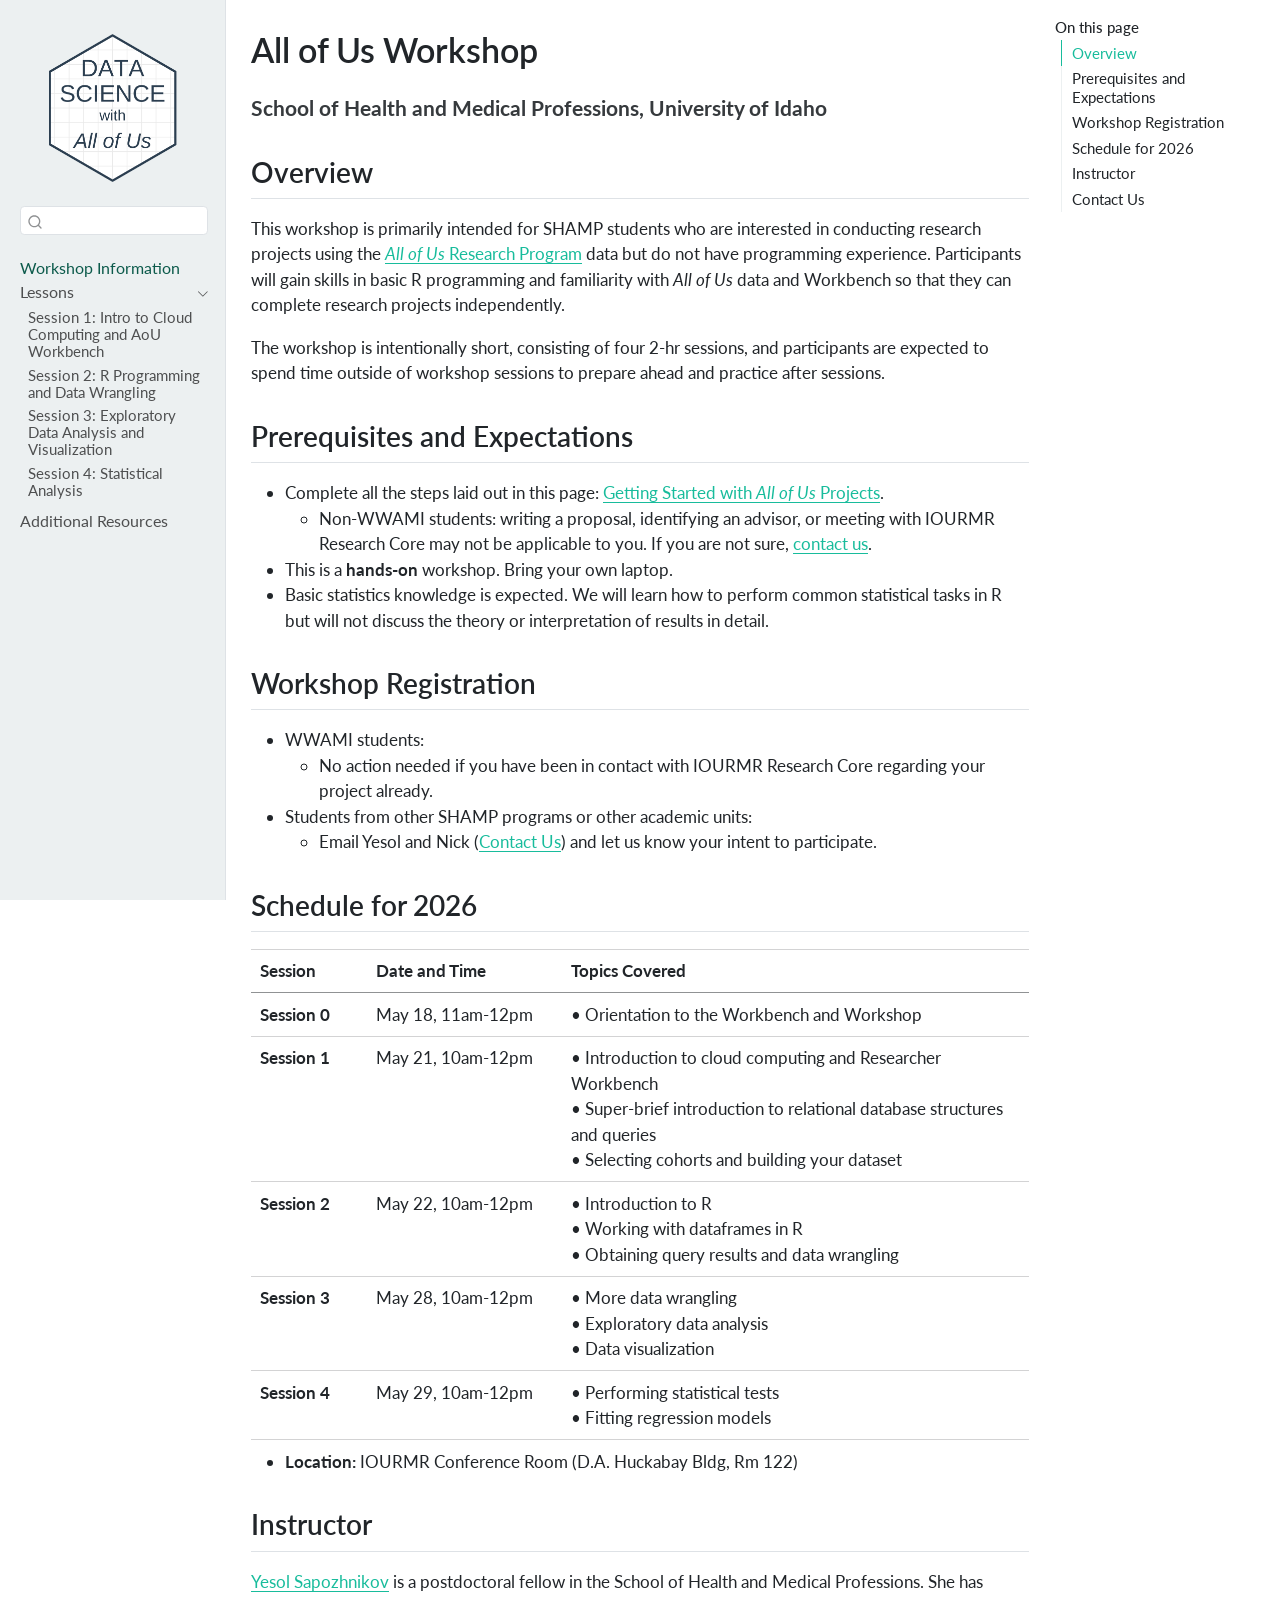
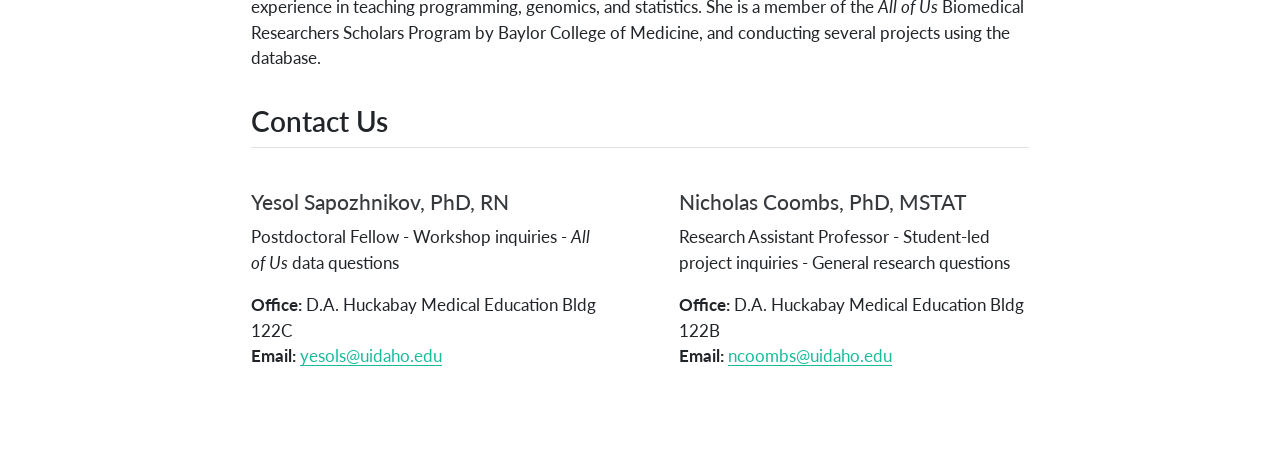
==== index.html @ a35dd44a "Built site for gh-pages" ====
<!DOCTYPE html>
<html xmlns="http://www.w3.org/1999/xhtml" lang="en" xml:lang="en"><head>

<meta charset="utf-8">
<meta name="generator" content="quarto-1.8.27">

<meta name="viewport" content="width=device-width, initial-scale=1.0, user-scalable=yes">


<title>All of Us Workshop – AoU Workshop</title>
<style>
code{white-space: pre-wrap;}
span.smallcaps{font-variant: small-caps;}
div.columns{display: flex; gap: min(4vw, 1.5em);}
div.column{flex: auto; overflow-x: auto;}
div.hanging-indent{margin-left: 1.5em; text-indent: -1.5em;}
ul.task-list{list-style: none;}
ul.task-list li input[type="checkbox"] {
  width: 0.8em;
  margin: 0 0.8em 0.2em -1em; /* quarto-specific, see https://github.com/quarto-dev/quarto-cli/issues/4556 */ 
  vertical-align: middle;
}
</style>


<script src="site_libs/quarto-nav/quarto-nav.js"></script>
<script src="site_libs/quarto-nav/headroom.min.js"></script>
<script src="site_libs/clipboard/clipboard.min.js"></script>
<script src="site_libs/quarto-search/autocomplete.umd.js"></script>
<script src="site_libs/quarto-search/fuse.min.js"></script>
<script src="site_libs/quarto-search/quarto-search.js"></script>
<meta name="quarto:offset" content="./">
<script src="site_libs/quarto-html/quarto.js" type="module"></script>
<script src="site_libs/quarto-html/tabsets/tabsets.js" type="module"></script>
<script src="site_libs/quarto-html/axe/axe-check.js" type="module"></script>
<script src="site_libs/quarto-html/popper.min.js"></script>
<script src="site_libs/quarto-html/tippy.umd.min.js"></script>
<script src="site_libs/quarto-html/anchor.min.js"></script>
<link href="site_libs/quarto-html/tippy.css" rel="stylesheet">
<link href="site_libs/quarto-html/quarto-syntax-highlighting-ed96de9b727972fe78a7b5d16c58bf87.css" rel="stylesheet" id="quarto-text-highlighting-styles">
<script src="site_libs/bootstrap/bootstrap.min.js"></script>
<link href="site_libs/bootstrap/bootstrap-icons.css" rel="stylesheet">
<link href="site_libs/bootstrap/bootstrap-820421534fc26536042fa068055439ec.min.css" rel="stylesheet" append-hash="true" id="quarto-bootstrap" data-mode="light">
<script id="quarto-search-options" type="application/json">{
  "location": "sidebar",
  "copy-button": false,
  "collapse-after": 3,
  "panel-placement": "start",
  "type": "textbox",
  "limit": 50,
  "keyboard-shortcut": [
    "f",
    "/",
    "s"
  ],
  "show-item-context": false,
  "language": {
    "search-no-results-text": "No results",
    "search-matching-documents-text": "matching documents",
    "search-copy-link-title": "Copy link to search",
    "search-hide-matches-text": "Hide additional matches",
    "search-more-match-text": "more match in this document",
    "search-more-matches-text": "more matches in this document",
    "search-clear-button-title": "Clear",
    "search-text-placeholder": "",
    "search-detached-cancel-button-title": "Cancel",
    "search-submit-button-title": "Submit",
    "search-label": "Search"
  }
}</script>


<link rel="stylesheet" href="styles.css">
</head>

<body class="nav-sidebar docked quarto-light">

<div id="quarto-search-results"></div>
  <header id="quarto-header" class="headroom fixed-top">
  <nav class="quarto-secondary-nav">
    <div class="container-fluid d-flex">
      <button type="button" class="quarto-btn-toggle btn" data-bs-toggle="collapse" role="button" data-bs-target=".quarto-sidebar-collapse-item" aria-controls="quarto-sidebar" aria-expanded="false" aria-label="Toggle sidebar navigation" onclick="if (window.quartoToggleHeadroom) { window.quartoToggleHeadroom(); }">
        <i class="bi bi-layout-text-sidebar-reverse"></i>
      </button>
        <nav class="quarto-page-breadcrumbs" aria-label="breadcrumb"><ol class="breadcrumb"><li class="breadcrumb-item"><a href="./index.html">Workshop Information</a></li></ol></nav>
        <a class="flex-grow-1" role="navigation" data-bs-toggle="collapse" data-bs-target=".quarto-sidebar-collapse-item" aria-controls="quarto-sidebar" aria-expanded="false" aria-label="Toggle sidebar navigation" onclick="if (window.quartoToggleHeadroom) { window.quartoToggleHeadroom(); }">      
        </a>
      <button type="button" class="btn quarto-search-button" aria-label="Search" onclick="window.quartoOpenSearch();">
        <i class="bi bi-search"></i>
      </button>
    </div>
  </nav>
</header>
<!-- content -->
<div id="quarto-content" class="quarto-container page-columns page-rows-contents page-layout-article">
<!-- sidebar -->
  <nav id="quarto-sidebar" class="sidebar collapse collapse-horizontal quarto-sidebar-collapse-item sidebar-navigation docked overflow-auto">
    <div class="pt-lg-2 mt-2 text-left sidebar-header">
      <a href="./index.html" class="sidebar-logo-link">
      <img src="./hex-logo.png" alt="" class="sidebar-logo light-content py-0 d-lg-inline d-none">
      <img src="./hex-logo.png" alt="" class="sidebar-logo dark-content py-0 d-lg-inline d-none">
      </a>
      </div>
        <div class="mt-2 flex-shrink-0 align-items-center">
        <div class="sidebar-search">
        <div id="quarto-search" class="" title="Search"></div>
        </div>
        </div>
    <div class="sidebar-menu-container"> 
    <ul class="list-unstyled mt-1">
        <li class="sidebar-item">
  <div class="sidebar-item-container"> 
  <a href="./index.html" class="sidebar-item-text sidebar-link active">
 <span class="menu-text">Workshop Information</span></a>
  </div>
</li>
        <li class="sidebar-item sidebar-item-section">
      <div class="sidebar-item-container"> 
            <a class="sidebar-item-text sidebar-link text-start" data-bs-toggle="collapse" data-bs-target="#quarto-sidebar-section-1" role="navigation" aria-expanded="true">
 <span class="menu-text">Lessons</span></a>
          <a class="sidebar-item-toggle text-start" data-bs-toggle="collapse" data-bs-target="#quarto-sidebar-section-1" role="navigation" aria-expanded="true" aria-label="Toggle section">
            <i class="bi bi-chevron-right ms-2"></i>
          </a> 
      </div>
      <ul id="quarto-sidebar-section-1" class="collapse list-unstyled sidebar-section depth1 show">  
          <li class="sidebar-item">
  <div class="sidebar-item-container"> 
  <a href="./session-1.html" class="sidebar-item-text sidebar-link">
 <span class="menu-text">Session 1: Intro to Cloud Computing and AoU Workbench</span></a>
  </div>
</li>
          <li class="sidebar-item">
  <div class="sidebar-item-container"> 
  <a href="./session-2.html" class="sidebar-item-text sidebar-link">
 <span class="menu-text">Session 2: R Programming and Data Wrangling</span></a>
  </div>
</li>
          <li class="sidebar-item">
  <div class="sidebar-item-container"> 
  <a href="./session-3.html" class="sidebar-item-text sidebar-link">
 <span class="menu-text">Session 3: Exploratory Data Analysis and Visualization</span></a>
  </div>
</li>
          <li class="sidebar-item">
  <div class="sidebar-item-container"> 
  <a href="./session-4.html" class="sidebar-item-text sidebar-link">
 <span class="menu-text">Session 4: Statistical Analysis</span></a>
  </div>
</li>
      </ul>
  </li>
        <li class="sidebar-item">
  <div class="sidebar-item-container"> 
  <a href="./resources.html" class="sidebar-item-text sidebar-link">
 <span class="menu-text">Additional Resources</span></a>
  </div>
</li>
    </ul>
    </div>
</nav>
<div id="quarto-sidebar-glass" class="quarto-sidebar-collapse-item" data-bs-toggle="collapse" data-bs-target=".quarto-sidebar-collapse-item"></div>
<!-- margin-sidebar -->
    <div id="quarto-margin-sidebar" class="sidebar margin-sidebar">
        <nav id="TOC" role="doc-toc" class="toc-active">
    <h2 id="toc-title">On this page</h2>
   
  <ul>
  <li><a href="#overview" id="toc-overview" class="nav-link active" data-scroll-target="#overview">Overview</a></li>
  <li><a href="#prerequisites-and-expectations" id="toc-prerequisites-and-expectations" class="nav-link" data-scroll-target="#prerequisites-and-expectations">Prerequisites and Expectations</a></li>
  <li><a href="#workshop-registration" id="toc-workshop-registration" class="nav-link" data-scroll-target="#workshop-registration">Workshop Registration</a></li>
  <li><a href="#schedule-for-2026" id="toc-schedule-for-2026" class="nav-link" data-scroll-target="#schedule-for-2026">Schedule for 2026</a></li>
  <li><a href="#instructor" id="toc-instructor" class="nav-link" data-scroll-target="#instructor">Instructor</a></li>
  <li><a href="#contact-us" id="toc-contact-us" class="nav-link" data-scroll-target="#contact-us">Contact Us</a></li>
  </ul>
</nav>
    </div>
<!-- main -->
<main class="content" id="quarto-document-content">

<header id="title-block-header" class="quarto-title-block default">
<div class="quarto-title">
<h1 class="title">All of Us Workshop</h1>
</div>



<div class="quarto-title-meta">

    
  
    
  </div>
  


</header>


<section id="school-of-health-and-medical-professions-university-of-idaho" class="level4">
<h4 class="anchored" data-anchor-id="school-of-health-and-medical-professions-university-of-idaho"><strong>School of Health and Medical Professions, University of Idaho</strong></h4>
</section>
<section id="overview" class="level2">
<h2 class="anchored" data-anchor-id="overview">Overview</h2>
<p>This workshop is primarily intended for SHAMP students who are interested in conducting research projects using the <a href="https://researchallofus.org"><em>All of Us</em> Research Program</a> data but do not have programming experience. Participants will gain skills in basic R programming and familiarity with <em>All of Us</em> data and Workbench so that they can complete research projects independently.</p>
<p>The workshop is intentionally short, consisting of four 2-hr sessions, and participants are expected to spend time outside of workshop sessions to prepare ahead and practice after sessions.</p>
</section>
<section id="prerequisites-and-expectations" class="level2">
<h2 class="anchored" data-anchor-id="prerequisites-and-expectations">Prerequisites and Expectations</h2>
<ul>
<li>Complete all the steps laid out in this page: <a href="https://yesols.github.io/projects/all-of-us/">Getting Started with <em>All of Us</em> Projects</a>.
<ul>
<li>Non-WWAMI students: writing a proposal, identifying an advisor, or meeting with IOURMR Research Core may not be applicable to you. If you are not sure, <a href="#contact-us">contact us</a>.</li>
</ul></li>
<li>This is a <strong>hands-on</strong> workshop. Bring your own laptop.</li>
<li>Basic statistics knowledge is expected. We will learn how to perform common statistical tasks in R but will not discuss the theory or interpretation of results in detail.</li>
</ul>
</section>
<section id="workshop-registration" class="level2">
<h2 class="anchored" data-anchor-id="workshop-registration">Workshop Registration</h2>
<ul>
<li>WWAMI students:
<ul>
<li>No action needed if you have been in contact with IOURMR Research Core regarding your project already.</li>
</ul></li>
<li>Students from other SHAMP programs or other academic units:
<ul>
<li>Email Yesol and Nick (<a href="#contact-us">Contact Us</a>) and let us know your intent to participate.</li>
</ul></li>
</ul>
</section>
<section id="schedule-for-2026" class="level2">
<h2 class="anchored" data-anchor-id="schedule-for-2026">Schedule for 2026</h2>
<table class="caption-top table">
<colgroup>
<col style="width: 15%">
<col style="width: 25%">
<col style="width: 60%">
</colgroup>
<thead>
<tr class="header">
<th style="text-align: left;">Session</th>
<th style="text-align: left;">Date and Time</th>
<th style="text-align: left;">Topics Covered</th>
</tr>
</thead>
<tbody>
<tr class="odd">
<td style="text-align: left;"><strong>Session 0</strong></td>
<td style="text-align: left;">May 18, 11am-12pm</td>
<td style="text-align: left;">• Orientation to the Workbench and Workshop</td>
</tr>
<tr class="even">
<td style="text-align: left;"><strong>Session 1</strong></td>
<td style="text-align: left;">May 21, 10am-12pm</td>
<td style="text-align: left;">• Introduction to cloud computing and Researcher Workbench<br>• Super-brief introduction to relational database structures and queries<br>• Selecting cohorts and building your dataset</td>
</tr>
<tr class="odd">
<td style="text-align: left;"><strong>Session 2</strong></td>
<td style="text-align: left;">May 22, 10am-12pm</td>
<td style="text-align: left;">• Introduction to R<br>• Working with dataframes in R<br>• Obtaining query results and data wrangling</td>
</tr>
<tr class="even">
<td style="text-align: left;"><strong>Session 3</strong></td>
<td style="text-align: left;">May 28, 10am-12pm</td>
<td style="text-align: left;">• More data wrangling<br>• Exploratory data analysis<br>• Data visualization</td>
</tr>
<tr class="odd">
<td style="text-align: left;"><strong>Session 4</strong></td>
<td style="text-align: left;">May 29, 10am-12pm</td>
<td style="text-align: left;">• Performing statistical tests<br>• Fitting regression models</td>
</tr>
</tbody>
</table>
<ul>
<li><strong>Location:</strong> IOURMR Conference Room (D.A. Huckabay Bldg, Rm 122)</li>
</ul>
</section>
<section id="instructor" class="level2">
<h2 class="anchored" data-anchor-id="instructor">Instructor</h2>
<p><a href="https://yesols.github.io">Yesol Sapozhnikov</a> is a postdoctoral fellow in the School of Health and Medical Professions. She has experience in teaching programming, genomics, and statistics. She is a member of the <em>All of Us</em> Biomedical Researchers Scholars Program by Baylor College of Medicine, and conducting several projects using the database.</p>
</section>
<section id="contact-us" class="level2">
<h2 class="anchored" data-anchor-id="contact-us">Contact Us</h2>
<div class="columns">
<div class="column" style="width:45%;">
<section id="yesol-sapozhnikov-phd-rn" class="level4">
<h4 class="anchored" data-anchor-id="yesol-sapozhnikov-phd-rn">Yesol Sapozhnikov, PhD, RN</h4>
<p>Postdoctoral Fellow - Workshop inquiries - <em>All of Us</em> data questions</p>
<p><strong>Office:</strong> D.A. Huckabay Medical Education Bldg 122C<br>
<strong>Email:</strong> <a href="mailto:yesols@uidaho.edu">yesols@uidaho.edu</a></p>
</section>
</div><div class="column" style="width:10%;">

</div><div class="column" style="width:45%;">
<section id="nicholas-coombs-phd-mstat" class="level4">
<h4 class="anchored" data-anchor-id="nicholas-coombs-phd-mstat">Nicholas Coombs, PhD, MSTAT</h4>
<p>Research Assistant Professor - Student-led project inquiries - General research questions</p>
<p><strong>Office:</strong> D.A. Huckabay Medical Education Bldg 122B<br>
<strong>Email:</strong> <a href="mailto:ncoombs@uidaho.edu">ncoombs@uidaho.edu</a></p>
</section>
</div>
</div>


</section>

</main> <!-- /main -->
<script id="quarto-html-after-body" type="application/javascript">
  window.document.addEventListener("DOMContentLoaded", function (event) {
    const icon = "";
    const anchorJS = new window.AnchorJS();
    anchorJS.options = {
      placement: 'right',
      icon: icon
    };
    anchorJS.add('.anchored');
    const isCodeAnnotation = (el) => {
      for (const clz of el.classList) {
        if (clz.startsWith('code-annotation-')) {                     
          return true;
        }
      }
      return false;
    }
    const onCopySuccess = function(e) {
      // button target
      const button = e.trigger;
      // don't keep focus
      button.blur();
      // flash "checked"
      button.classList.add('code-copy-button-checked');
      var currentTitle = button.getAttribute("title");
      button.setAttribute("title", "Copied!");
      let tooltip;
      if (window.bootstrap) {
        button.setAttribute("data-bs-toggle", "tooltip");
        button.setAttribute("data-bs-placement", "left");
        button.setAttribute("data-bs-title", "Copied!");
        tooltip = new bootstrap.Tooltip(button, 
          { trigger: "manual", 
            customClass: "code-copy-button-tooltip",
            offset: [0, -8]});
        tooltip.show();    
      }
      setTimeout(function() {
        if (tooltip) {
          tooltip.hide();
          button.removeAttribute("data-bs-title");
          button.removeAttribute("data-bs-toggle");
          button.removeAttribute("data-bs-placement");
        }
        button.setAttribute("title", currentTitle);
        button.classList.remove('code-copy-button-checked');
      }, 1000);
      // clear code selection
      e.clearSelection();
    }
    const getTextToCopy = function(trigger) {
      const outerScaffold = trigger.parentElement.cloneNode(true);
      const codeEl = outerScaffold.querySelector('code');
      for (const childEl of codeEl.children) {
        if (isCodeAnnotation(childEl)) {
          childEl.remove();
        }
      }
      return codeEl.innerText;
    }
    const clipboard = new window.ClipboardJS('.code-copy-button:not([data-in-quarto-modal])', {
      text: getTextToCopy
    });
    clipboard.on('success', onCopySuccess);
    if (window.document.getElementById('quarto-embedded-source-code-modal')) {
      const clipboardModal = new window.ClipboardJS('.code-copy-button[data-in-quarto-modal]', {
        text: getTextToCopy,
        container: window.document.getElementById('quarto-embedded-source-code-modal')
      });
      clipboardModal.on('success', onCopySuccess);
    }
      var localhostRegex = new RegExp(/^(?:http|https):\/\/localhost\:?[0-9]*\//);
      var mailtoRegex = new RegExp(/^mailto:/);
        var filterRegex = new RegExp("https:\/\/yesols\.github\.io\/aou-workshop\/");
      var isInternal = (href) => {
          return filterRegex.test(href) || localhostRegex.test(href) || mailtoRegex.test(href);
      }
      // Inspect non-navigation links and adorn them if external
     var links = window.document.querySelectorAll('a[href]:not(.nav-link):not(.navbar-brand):not(.toc-action):not(.sidebar-link):not(.sidebar-item-toggle):not(.pagination-link):not(.no-external):not([aria-hidden]):not(.dropdown-item):not(.quarto-navigation-tool):not(.about-link)');
      for (var i=0; i<links.length; i++) {
        const link = links[i];
        if (!isInternal(link.href)) {
          // undo the damage that might have been done by quarto-nav.js in the case of
          // links that we want to consider external
          if (link.dataset.originalHref !== undefined) {
            link.href = link.dataset.originalHref;
          }
        }
      }
    function tippyHover(el, contentFn, onTriggerFn, onUntriggerFn) {
      const config = {
        allowHTML: true,
        maxWidth: 500,
        delay: 100,
        arrow: false,
        appendTo: function(el) {
            return el.parentElement;
        },
        interactive: true,
        interactiveBorder: 10,
        theme: 'quarto',
        placement: 'bottom-start',
      };
      if (contentFn) {
        config.content = contentFn;
      }
      if (onTriggerFn) {
        config.onTrigger = onTriggerFn;
      }
      if (onUntriggerFn) {
        config.onUntrigger = onUntriggerFn;
      }
      window.tippy(el, config); 
    }
    const noterefs = window.document.querySelectorAll('a[role="doc-noteref"]');
    for (var i=0; i<noterefs.length; i++) {
      const ref = noterefs[i];
      tippyHover(ref, function() {
        // use id or data attribute instead here
        let href = ref.getAttribute('data-footnote-href') || ref.getAttribute('href');
        try { href = new URL(href).hash; } catch {}
        const id = href.replace(/^#\/?/, "");
        const note = window.document.getElementById(id);
        if (note) {
          return note.innerHTML;
        } else {
          return "";
        }
      });
    }
    const xrefs = window.document.querySelectorAll('a.quarto-xref');
    const processXRef = (id, note) => {
      // Strip column container classes
      const stripColumnClz = (el) => {
        el.classList.remove("page-full", "page-columns");
        if (el.children) {
          for (const child of el.children) {
            stripColumnClz(child);
          }
        }
      }
      stripColumnClz(note)
      if (id === null || id.startsWith('sec-')) {
        // Special case sections, only their first couple elements
        const container = document.createElement("div");
        if (note.children && note.children.length > 2) {
          container.appendChild(note.children[0].cloneNode(true));
          for (let i = 1; i < note.children.length; i++) {
            const child = note.children[i];
            if (child.tagName === "P" && child.innerText === "") {
              continue;
            } else {
              container.appendChild(child.cloneNode(true));
              break;
            }
          }
          if (window.Quarto?.typesetMath) {
            window.Quarto.typesetMath(container);
          }
          return container.innerHTML
        } else {
          if (window.Quarto?.typesetMath) {
            window.Quarto.typesetMath(note);
          }
          return note.innerHTML;
        }
      } else {
        // Remove any anchor links if they are present
        const anchorLink = note.querySelector('a.anchorjs-link');
        if (anchorLink) {
          anchorLink.remove();
        }
        if (window.Quarto?.typesetMath) {
          window.Quarto.typesetMath(note);
        }
        if (note.classList.contains("callout")) {
          return note.outerHTML;
        } else {
          return note.innerHTML;
        }
      }
    }
    for (var i=0; i<xrefs.length; i++) {
      const xref = xrefs[i];
      tippyHover(xref, undefined, function(instance) {
        instance.disable();
        let url = xref.getAttribute('href');
        let hash = undefined; 
        if (url.startsWith('#')) {
          hash = url;
        } else {
          try { hash = new URL(url).hash; } catch {}
        }
        if (hash) {
          const id = hash.replace(/^#\/?/, "");
          const note = window.document.getElementById(id);
          if (note !== null) {
            try {
              const html = processXRef(id, note.cloneNode(true));
              instance.setContent(html);
            } finally {
              instance.enable();
              instance.show();
            }
          } else {
            // See if we can fetch this
            fetch(url.split('#')[0])
            .then(res => res.text())
            .then(html => {
              const parser = new DOMParser();
              const htmlDoc = parser.parseFromString(html, "text/html");
              const note = htmlDoc.getElementById(id);
              if (note !== null) {
                const html = processXRef(id, note);
                instance.setContent(html);
              } 
            }).finally(() => {
              instance.enable();
              instance.show();
            });
          }
        } else {
          // See if we can fetch a full url (with no hash to target)
          // This is a special case and we should probably do some content thinning / targeting
          fetch(url)
          .then(res => res.text())
          .then(html => {
            const parser = new DOMParser();
            const htmlDoc = parser.parseFromString(html, "text/html");
            const note = htmlDoc.querySelector('main.content');
            if (note !== null) {
              // This should only happen for chapter cross references
              // (since there is no id in the URL)
              // remove the first header
              if (note.children.length > 0 && note.children[0].tagName === "HEADER") {
                note.children[0].remove();
              }
              const html = processXRef(null, note);
              instance.setContent(html);
            } 
          }).finally(() => {
            instance.enable();
            instance.show();
          });
        }
      }, function(instance) {
      });
    }
        let selectedAnnoteEl;
        const selectorForAnnotation = ( cell, annotation) => {
          let cellAttr = 'data-code-cell="' + cell + '"';
          let lineAttr = 'data-code-annotation="' +  annotation + '"';
          const selector = 'span[' + cellAttr + '][' + lineAttr + ']';
          return selector;
        }
        const selectCodeLines = (annoteEl) => {
          const doc = window.document;
          const targetCell = annoteEl.getAttribute("data-target-cell");
          const targetAnnotation = annoteEl.getAttribute("data-target-annotation");
          const annoteSpan = window.document.querySelector(selectorForAnnotation(targetCell, targetAnnotation));
          const lines = annoteSpan.getAttribute("data-code-lines").split(",");
          const lineIds = lines.map((line) => {
            return targetCell + "-" + line;
          })
          let top = null;
          let height = null;
          let parent = null;
          if (lineIds.length > 0) {
              //compute the position of the single el (top and bottom and make a div)
              const el = window.document.getElementById(lineIds[0]);
              top = el.offsetTop;
              height = el.offsetHeight;
              parent = el.parentElement.parentElement;
            if (lineIds.length > 1) {
              const lastEl = window.document.getElementById(lineIds[lineIds.length - 1]);
              const bottom = lastEl.offsetTop + lastEl.offsetHeight;
              height = bottom - top;
            }
            if (top !== null && height !== null && parent !== null) {
              // cook up a div (if necessary) and position it 
              let div = window.document.getElementById("code-annotation-line-highlight");
              if (div === null) {
                div = window.document.createElement("div");
                div.setAttribute("id", "code-annotation-line-highlight");
                div.style.position = 'absolute';
                parent.appendChild(div);
              }
              div.style.top = top - 2 + "px";
              div.style.height = height + 4 + "px";
              div.style.left = 0;
              let gutterDiv = window.document.getElementById("code-annotation-line-highlight-gutter");
              if (gutterDiv === null) {
                gutterDiv = window.document.createElement("div");
                gutterDiv.setAttribute("id", "code-annotation-line-highlight-gutter");
                gutterDiv.style.position = 'absolute';
                const codeCell = window.document.getElementById(targetCell);
                const gutter = codeCell.querySelector('.code-annotation-gutter');
                gutter.appendChild(gutterDiv);
              }
              gutterDiv.style.top = top - 2 + "px";
              gutterDiv.style.height = height + 4 + "px";
            }
            selectedAnnoteEl = annoteEl;
          }
        };
        const unselectCodeLines = () => {
          const elementsIds = ["code-annotation-line-highlight", "code-annotation-line-highlight-gutter"];
          elementsIds.forEach((elId) => {
            const div = window.document.getElementById(elId);
            if (div) {
              div.remove();
            }
          });
          selectedAnnoteEl = undefined;
        };
          // Handle positioning of the toggle
      window.addEventListener(
        "resize",
        throttle(() => {
          elRect = undefined;
          if (selectedAnnoteEl) {
            selectCodeLines(selectedAnnoteEl);
          }
        }, 10)
      );
      function throttle(fn, ms) {
      let throttle = false;
      let timer;
        return (...args) => {
          if(!throttle) { // first call gets through
              fn.apply(this, args);
              throttle = true;
          } else { // all the others get throttled
              if(timer) clearTimeout(timer); // cancel #2
              timer = setTimeout(() => {
                fn.apply(this, args);
                timer = throttle = false;
              }, ms);
          }
        };
      }
        // Attach click handler to the DT
        const annoteDls = window.document.querySelectorAll('dt[data-target-cell]');
        for (const annoteDlNode of annoteDls) {
          annoteDlNode.addEventListener('click', (event) => {
            const clickedEl = event.target;
            if (clickedEl !== selectedAnnoteEl) {
              unselectCodeLines();
              const activeEl = window.document.querySelector('dt[data-target-cell].code-annotation-active');
              if (activeEl) {
                activeEl.classList.remove('code-annotation-active');
              }
              selectCodeLines(clickedEl);
              clickedEl.classList.add('code-annotation-active');
            } else {
              // Unselect the line
              unselectCodeLines();
              clickedEl.classList.remove('code-annotation-active');
            }
          });
        }
    const findCites = (el) => {
      const parentEl = el.parentElement;
      if (parentEl) {
        const cites = parentEl.dataset.cites;
        if (cites) {
          return {
            el,
            cites: cites.split(' ')
          };
        } else {
          return findCites(el.parentElement)
        }
      } else {
        return undefined;
      }
    };
    var bibliorefs = window.document.querySelectorAll('a[role="doc-biblioref"]');
    for (var i=0; i<bibliorefs.length; i++) {
      const ref = bibliorefs[i];
      const citeInfo = findCites(ref);
      if (citeInfo) {
        tippyHover(citeInfo.el, function() {
          var popup = window.document.createElement('div');
          citeInfo.cites.forEach(function(cite) {
            var citeDiv = window.document.createElement('div');
            citeDiv.classList.add('hanging-indent');
            citeDiv.classList.add('csl-entry');
            var biblioDiv = window.document.getElementById('ref-' + cite);
            if (biblioDiv) {
              citeDiv.innerHTML = biblioDiv.innerHTML;
            }
            popup.appendChild(citeDiv);
          });
          return popup.innerHTML;
        });
      }
    }
  });
  </script>
</div> <!-- /content -->




</body></html>
---- site_libs/quarto-html/tippy.css ----
.tippy-box[data-animation=fade][data-state=hidden]{opacity:0}[data-tippy-root]{max-width:calc(100vw - 10px)}.tippy-box{position:relative;background-color:#333;color:#fff;border-radius:4px;font-size:14px;line-height:1.4;white-space:normal;outline:0;transition-property:transform,visibility,opacity}.tippy-box[data-placement^=top]>.tippy-arrow{bottom:0}.tippy-box[data-placement^=top]>.tippy-arrow:before{bottom:-7px;left:0;border-width:8px 8px 0;border-top-color:initial;transform-origin:center top}.tippy-box[data-placement^=bottom]>.tippy-arrow{top:0}.tippy-box[data-placement^=bottom]>.tippy-arrow:before{top:-7px;left:0;border-width:0 8px 8px;border-bottom-color:initial;transform-origin:center bottom}.tippy-box[data-placement^=left]>.tippy-arrow{right:0}.tippy-box[data-placement^=left]>.tippy-arrow:before{border-width:8px 0 8px 8px;border-left-color:initial;right:-7px;transform-origin:center left}.tippy-box[data-placement^=right]>.tippy-arrow{left:0}.tippy-box[data-placement^=right]>.tippy-arrow:before{left:-7px;border-width:8px 8px 8px 0;border-right-color:initial;transform-origin:center right}.tippy-box[data-inertia][data-state=visible]{transition-timing-function:cubic-bezier(.54,1.5,.38,1.11)}.tippy-arrow{width:16px;height:16px;color:#333}.tippy-arrow:before{content:"";position:absolute;border-color:transparent;border-style:solid}.tippy-content{position:relative;padding:5px 9px;z-index:1}
---- site_libs/quarto-html/quarto-syntax-highlighting-ed96de9b727972fe78a7b5d16c58bf87.css ----
/* quarto syntax highlight colors */
:root {
  --quarto-hl-ot-color: #003B4F;
  --quarto-hl-at-color: #657422;
  --quarto-hl-ss-color: #20794D;
  --quarto-hl-an-color: #5E5E5E;
  --quarto-hl-fu-color: #4758AB;
  --quarto-hl-st-color: #20794D;
  --quarto-hl-cf-color: #003B4F;
  --quarto-hl-op-color: #5E5E5E;
  --quarto-hl-er-color: #AD0000;
  --quarto-hl-bn-color: #AD0000;
  --quarto-hl-al-color: #AD0000;
  --quarto-hl-va-color: #111111;
  --quarto-hl-bu-color: inherit;
  --quarto-hl-ex-color: inherit;
  --quarto-hl-pp-color: #AD0000;
  --quarto-hl-in-color: #5E5E5E;
  --quarto-hl-vs-color: #20794D;
  --quarto-hl-wa-color: #5E5E5E;
  --quarto-hl-do-color: #5E5E5E;
  --quarto-hl-im-color: #00769E;
  --quarto-hl-ch-color: #20794D;
  --quarto-hl-dt-color: #AD0000;
  --quarto-hl-fl-color: #AD0000;
  --quarto-hl-co-color: #5E5E5E;
  --quarto-hl-cv-color: #5E5E5E;
  --quarto-hl-cn-color: #8f5902;
  --quarto-hl-sc-color: #5E5E5E;
  --quarto-hl-dv-color: #AD0000;
  --quarto-hl-kw-color: #003B4F;
}

/* other quarto variables */
:root {
  --quarto-font-monospace: SFMono-Regular, Menlo, Monaco, Consolas, "Liberation Mono", "Courier New", monospace;
}

/* syntax highlight based on Pandoc's rules */
pre > code.sourceCode > span {
  color: #003B4F;
}

code.sourceCode > span {
  color: #003B4F;
}

div.sourceCode,
div.sourceCode pre.sourceCode {
  color: #003B4F;
}

/* Normal */
code span {
  color: #003B4F;
}

/* Alert */
code span.al {
  color: #AD0000;
  font-style: inherit;
}

/* Annotation */
code span.an {
  color: #5E5E5E;
  font-style: inherit;
}

/* Attribute */
code span.at {
  color: #657422;
  font-style: inherit;
}

/* BaseN */
code span.bn {
  color: #AD0000;
  font-style: inherit;
}

/* BuiltIn */
code span.bu {
  font-style: inherit;
}

/* ControlFlow */
code span.cf {
  color: #003B4F;
  font-weight: bold;
  font-style: inherit;
}

/* Char */
code span.ch {
  color: #20794D;
  font-style: inherit;
}

/* Constant */
code span.cn {
  color: #8f5902;
  font-style: inherit;
}

/* Comment */
code span.co {
  color: #5E5E5E;
  font-style: inherit;
}

/* CommentVar */
code span.cv {
  color: #5E5E5E;
  font-style: italic;
}

/* Documentation */
code span.do {
  color: #5E5E5E;
  font-style: italic;
}

/* DataType */
code span.dt {
  color: #AD0000;
  font-style: inherit;
}

/* DecVal */
code span.dv {
  color: #AD0000;
  font-style: inherit;
}

/* Error */
code span.er {
  color: #AD0000;
  font-style: inherit;
}

/* Extension */
code span.ex {
  font-style: inherit;
}

/* Float */
code span.fl {
  color: #AD0000;
  font-style: inherit;
}

/* Function */
code span.fu {
  color: #4758AB;
  font-style: inherit;
}

/* Import */
code span.im {
  color: #00769E;
  font-style: inherit;
}

/* Information */
code span.in {
  color: #5E5E5E;
  font-style: inherit;
}

/* Keyword */
code span.kw {
  color: #003B4F;
  font-weight: bold;
  font-style: inherit;
}

/* Operator */
code span.op {
  color: #5E5E5E;
  font-style: inherit;
}

/* Other */
code span.ot {
  color: #003B4F;
  font-style: inherit;
}

/* Preprocessor */
code span.pp {
  color: #AD0000;
  font-style: inherit;
}

/* SpecialChar */
code span.sc {
  color: #5E5E5E;
  font-style: inherit;
}

/* SpecialString */
code span.ss {
  color: #20794D;
  font-style: inherit;
}

/* String */
code span.st {
  color: #20794D;
  font-style: inherit;
}

/* Variable */
code span.va {
  color: #111111;
  font-style: inherit;
}

/* VerbatimString */
code span.vs {
  color: #20794D;
  font-style: inherit;
}

/* Warning */
code span.wa {
  color: #5E5E5E;
  font-style: italic;
}

.prevent-inlining {
  content: "</";
}

/*# sourceMappingURL=0920dd6d7437995b8cdf7429764427b1.css.map */
---- styles.css ----
/* css styles */

/* 1. Override Quarto's default left-alignment on the header */
.sidebar-header {
  text-align: center !important;
}

/* 2. Force the logo container and link to center their contents */
.sidebar-logo-container,
.sidebar-logo-link {
  display: flex !important;
  justify-content: center !important;
  width: 100% !important;
}

/* 3. Restrict the size of the image itself */
img.sidebar-logo {
  max-width: 130px !important;
  margin: 0 auto !important;
}

.image-attribution {
    font-size: 10px;       /* Adjust size as needed */
    color: #808080;        /* Standard gray hex code */
    text-align: right;     /* Aligns text to the right */
    display: block;        /* Ensures the element takes up the full width for alignment */
    margin-top: 5px;       /* Adds a small gap below the image */
}


/* Target the standard output blocks */
.cell-output-stdout pre {
  color: #495057; 
  background-color: #f8f9fa; 
  border-left: 3px solid #18bc9c; 
}

/* Target error messages */
.cell-output-error pre {
  color: #e74c3c; 
}
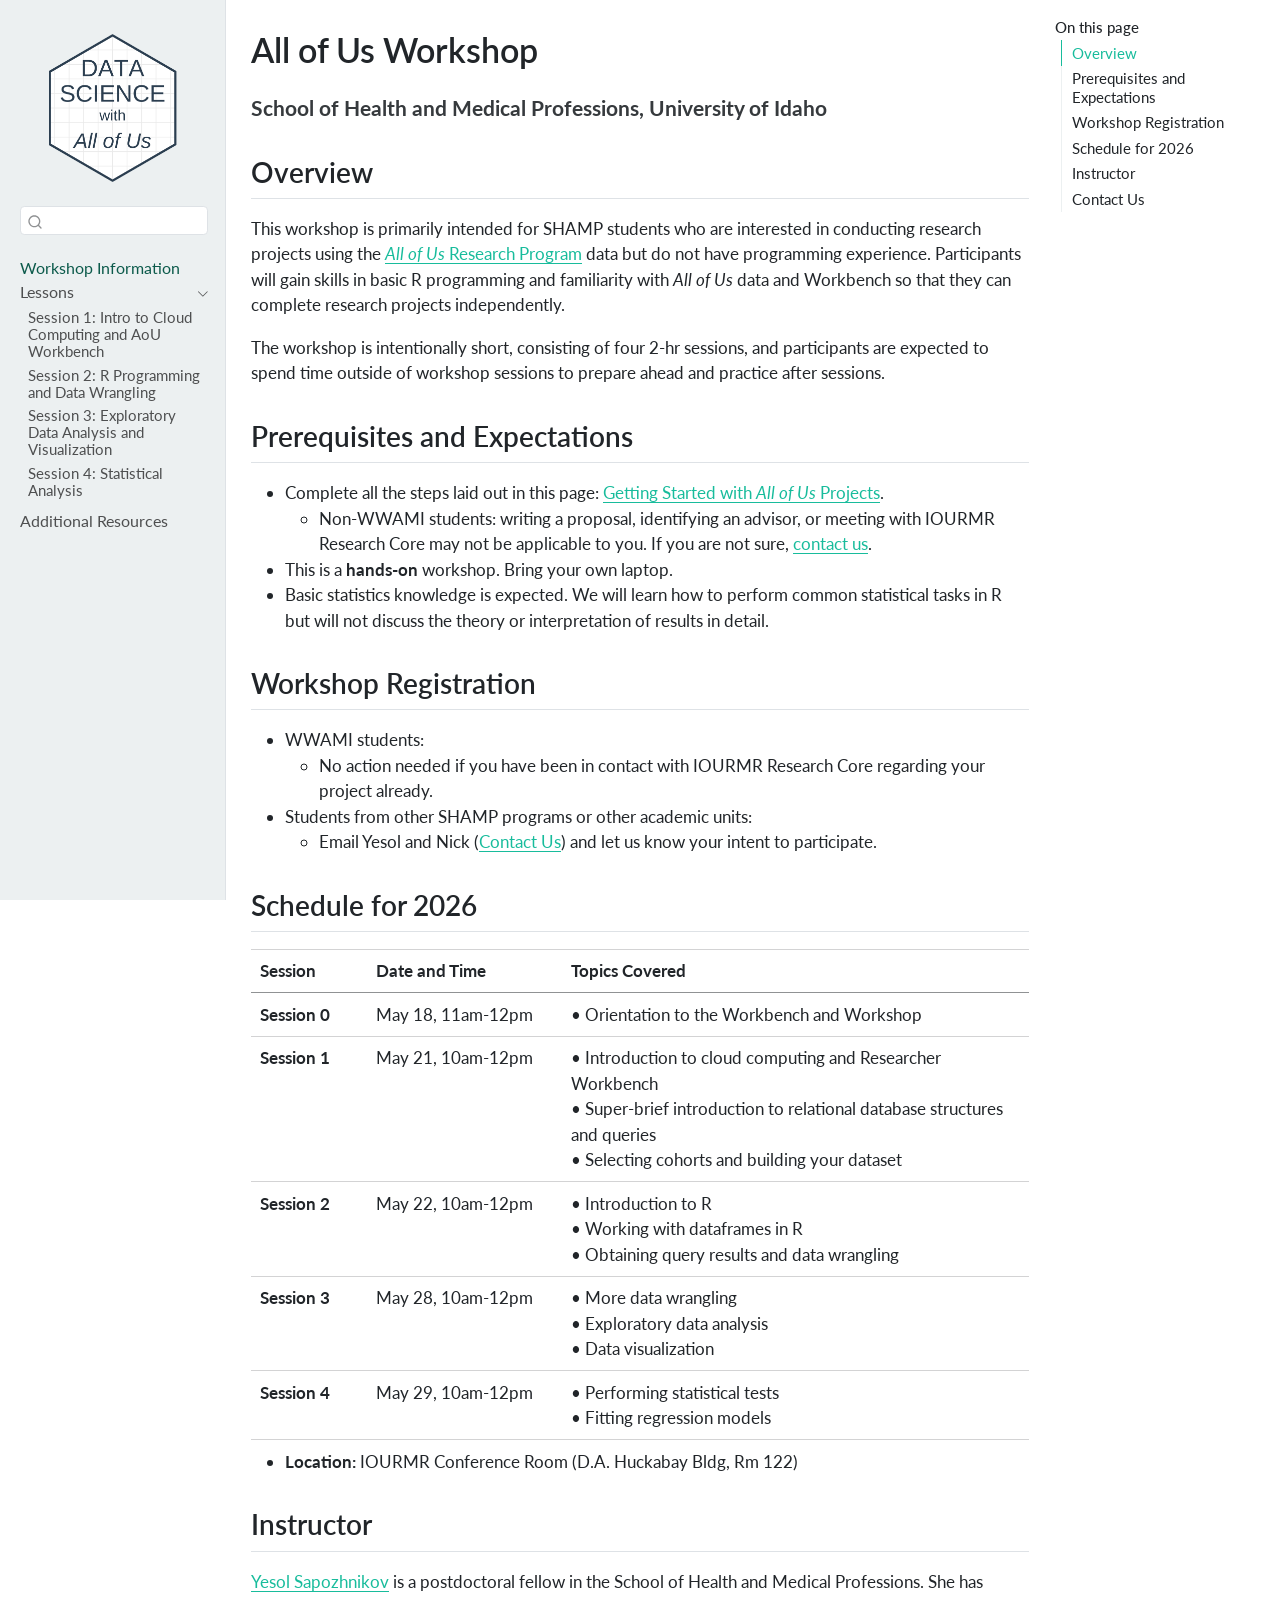
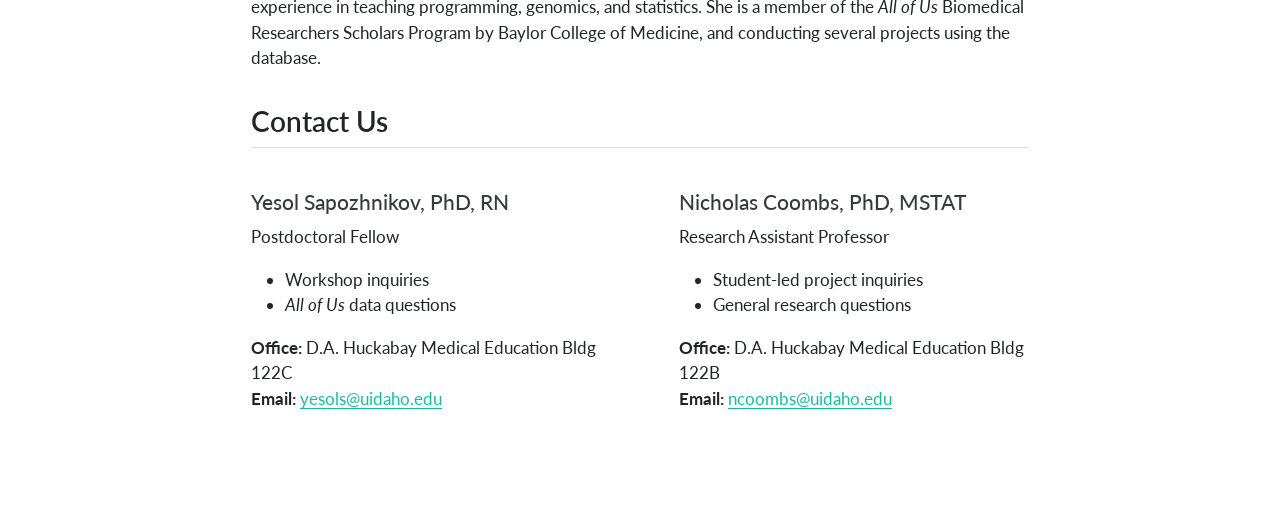
==== commit f53cb45e: "Built site for gh-pages" ====
--- a/index.html
+++ b/index.html
@@ -285,7 +285,11 @@
 <div class="column" style="width:45%;">
 <section id="yesol-sapozhnikov-phd-rn" class="level4">
 <h4 class="anchored" data-anchor-id="yesol-sapozhnikov-phd-rn">Yesol Sapozhnikov, PhD, RN</h4>
-<p>Postdoctoral Fellow - Workshop inquiries - <em>All of Us</em> data questions</p>
+<p>Postdoctoral Fellow</p>
+<ul>
+<li>Workshop inquiries</li>
+<li><em>All of Us</em> data questions</li>
+</ul>
 <p><strong>Office:</strong> D.A. Huckabay Medical Education Bldg 122C<br>
 <strong>Email:</strong> <a href="mailto:yesols@uidaho.edu">yesols@uidaho.edu</a></p>
 </section>
@@ -294,7 +298,11 @@
 </div><div class="column" style="width:45%;">
 <section id="nicholas-coombs-phd-mstat" class="level4">
 <h4 class="anchored" data-anchor-id="nicholas-coombs-phd-mstat">Nicholas Coombs, PhD, MSTAT</h4>
-<p>Research Assistant Professor - Student-led project inquiries - General research questions</p>
+<p>Research Assistant Professor</p>
+<ul>
+<li>Student-led project inquiries</li>
+<li>General research questions</li>
+</ul>
 <p><strong>Office:</strong> D.A. Huckabay Medical Education Bldg 122B<br>
 <strong>Email:</strong> <a href="mailto:ncoombs@uidaho.edu">ncoombs@uidaho.edu</a></p>
 </section>
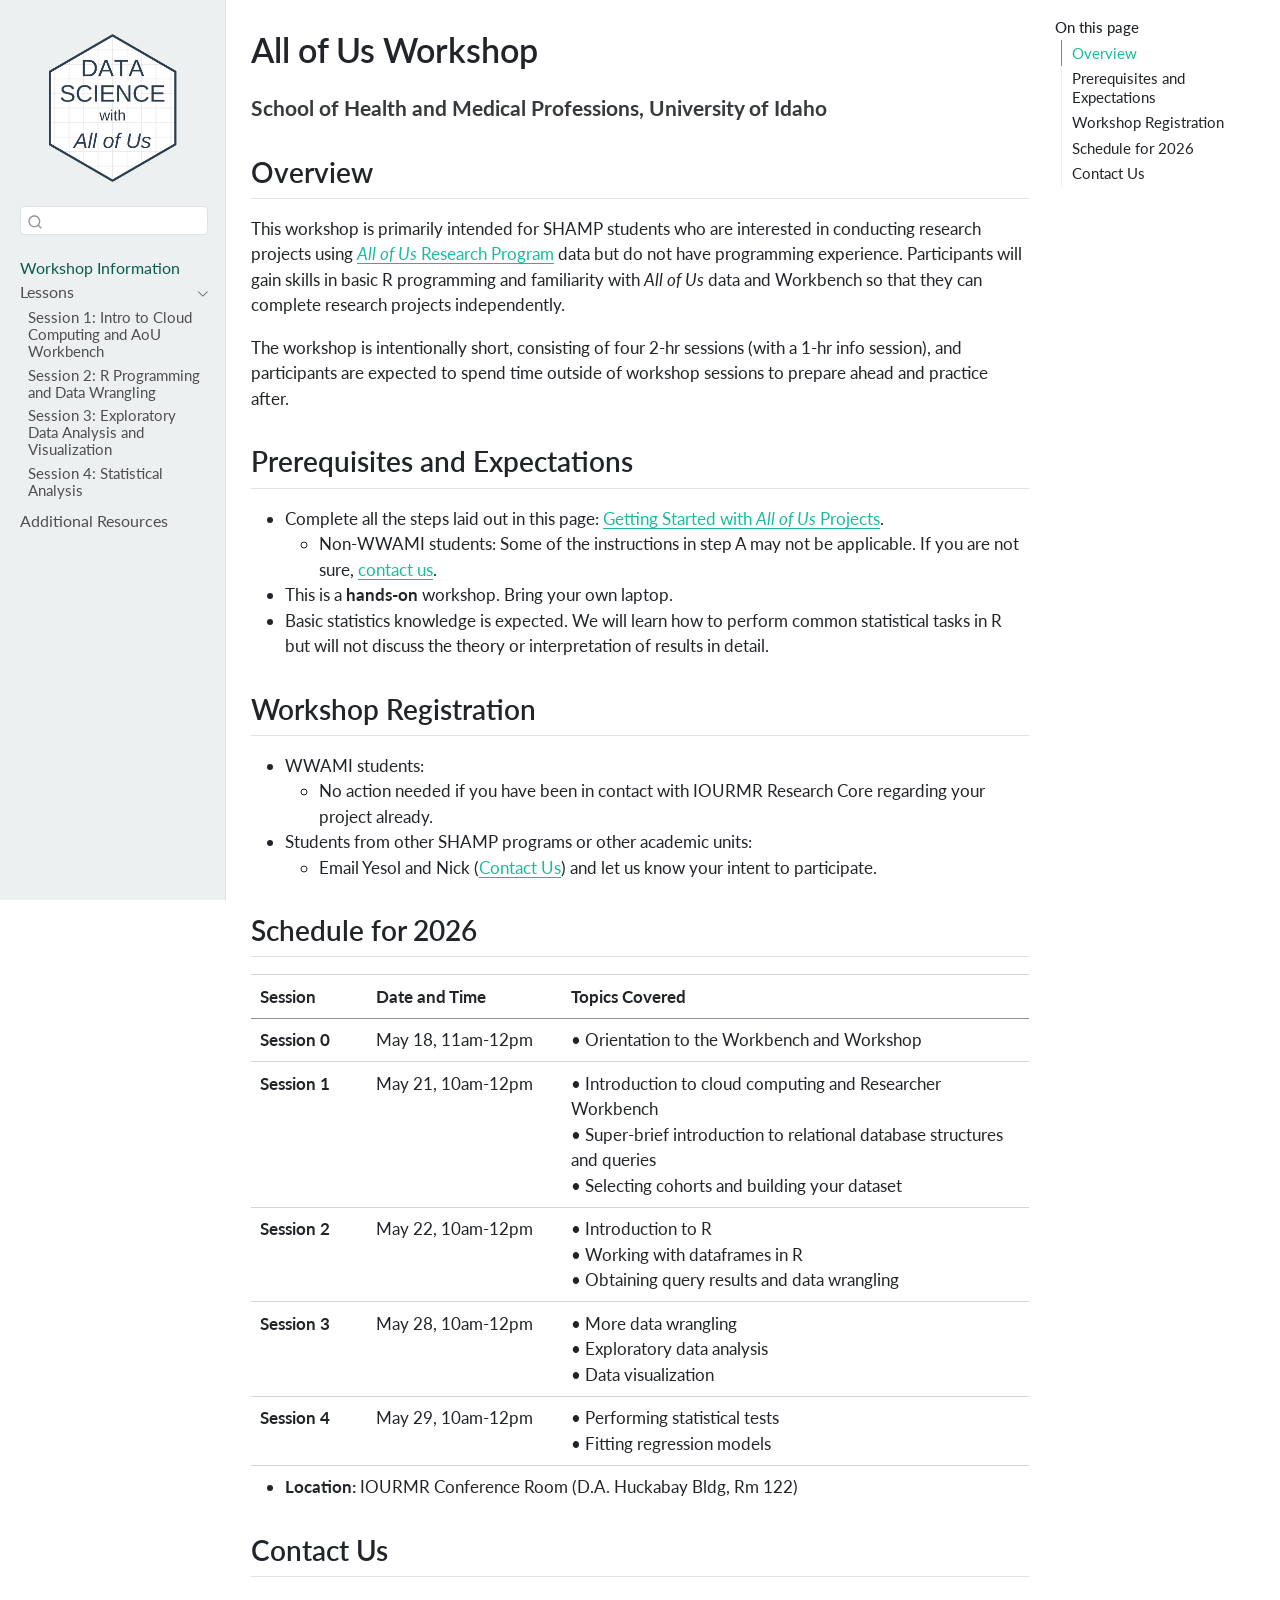
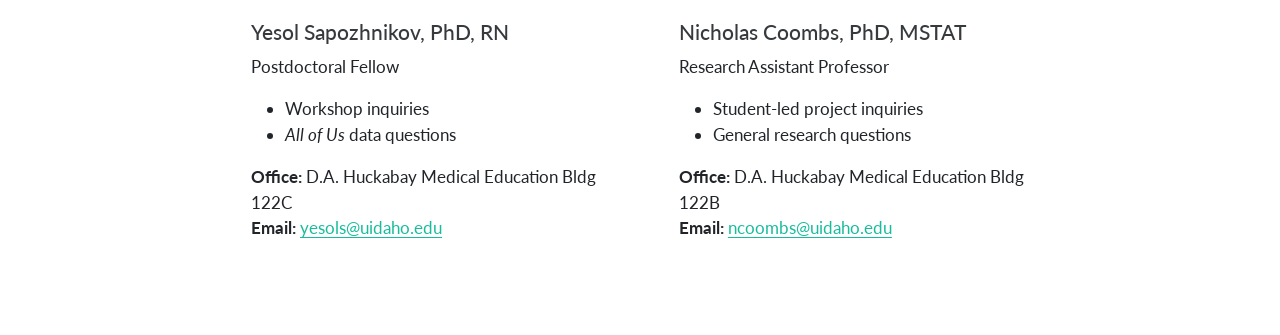
==== commit 98334324: "Built site for gh-pages" ====
--- a/index.html
+++ b/index.html
@@ -169,7 +169,6 @@
   <li><a href="#prerequisites-and-expectations" id="toc-prerequisites-and-expectations" class="nav-link" data-scroll-target="#prerequisites-and-expectations">Prerequisites and Expectations</a></li>
   <li><a href="#workshop-registration" id="toc-workshop-registration" class="nav-link" data-scroll-target="#workshop-registration">Workshop Registration</a></li>
   <li><a href="#schedule-for-2026" id="toc-schedule-for-2026" class="nav-link" data-scroll-target="#schedule-for-2026">Schedule for 2026</a></li>
-  <li><a href="#instructor" id="toc-instructor" class="nav-link" data-scroll-target="#instructor">Instructor</a></li>
   <li><a href="#contact-us" id="toc-contact-us" class="nav-link" data-scroll-target="#contact-us">Contact Us</a></li>
   </ul>
 </nav>
@@ -201,15 +200,15 @@
 </section>
 <section id="overview" class="level2">
 <h2 class="anchored" data-anchor-id="overview">Overview</h2>
-<p>This workshop is primarily intended for SHAMP students who are interested in conducting research projects using the <a href="https://researchallofus.org"><em>All of Us</em> Research Program</a> data but do not have programming experience. Participants will gain skills in basic R programming and familiarity with <em>All of Us</em> data and Workbench so that they can complete research projects independently.</p>
-<p>The workshop is intentionally short, consisting of four 2-hr sessions, and participants are expected to spend time outside of workshop sessions to prepare ahead and practice after sessions.</p>
+<p>This workshop is primarily intended for SHAMP students who are interested in conducting research projects using <a href="https://researchallofus.org"><em>All of Us</em> Research Program</a> data but do not have programming experience. Participants will gain skills in basic R programming and familiarity with <em>All of Us</em> data and Workbench so that they can complete research projects independently.</p>
+<p>The workshop is intentionally short, consisting of four 2-hr sessions (with a 1-hr info session), and participants are expected to spend time outside of workshop sessions to prepare ahead and practice after.</p>
 </section>
 <section id="prerequisites-and-expectations" class="level2">
 <h2 class="anchored" data-anchor-id="prerequisites-and-expectations">Prerequisites and Expectations</h2>
 <ul>
 <li>Complete all the steps laid out in this page: <a href="https://yesols.github.io/projects/all-of-us/">Getting Started with <em>All of Us</em> Projects</a>.
 <ul>
-<li>Non-WWAMI students: writing a proposal, identifying an advisor, or meeting with IOURMR Research Core may not be applicable to you. If you are not sure, <a href="#contact-us">contact us</a>.</li>
+<li>Non-WWAMI students: Some of the instructions in step A may not be applicable. If you are not sure, <a href="#contact-us">contact us</a>.</li>
 </ul></li>
 <li>This is a <strong>hands-on</strong> workshop. Bring your own laptop.</li>
 <li>Basic statistics knowledge is expected. We will learn how to perform common statistical tasks in R but will not discuss the theory or interpretation of results in detail.</li>
@@ -275,10 +274,6 @@
 <li><strong>Location:</strong> IOURMR Conference Room (D.A. Huckabay Bldg, Rm 122)</li>
 </ul>
 </section>
-<section id="instructor" class="level2">
-<h2 class="anchored" data-anchor-id="instructor">Instructor</h2>
-<p><a href="https://yesols.github.io">Yesol Sapozhnikov</a> is a postdoctoral fellow in the School of Health and Medical Professions. She has experience in teaching programming, genomics, and statistics. She is a member of the <em>All of Us</em> Biomedical Researchers Scholars Program by Baylor College of Medicine, and conducting several projects using the database.</p>
-</section>
 <section id="contact-us" class="level2">
 <h2 class="anchored" data-anchor-id="contact-us">Contact Us</h2>
 <div class="columns">
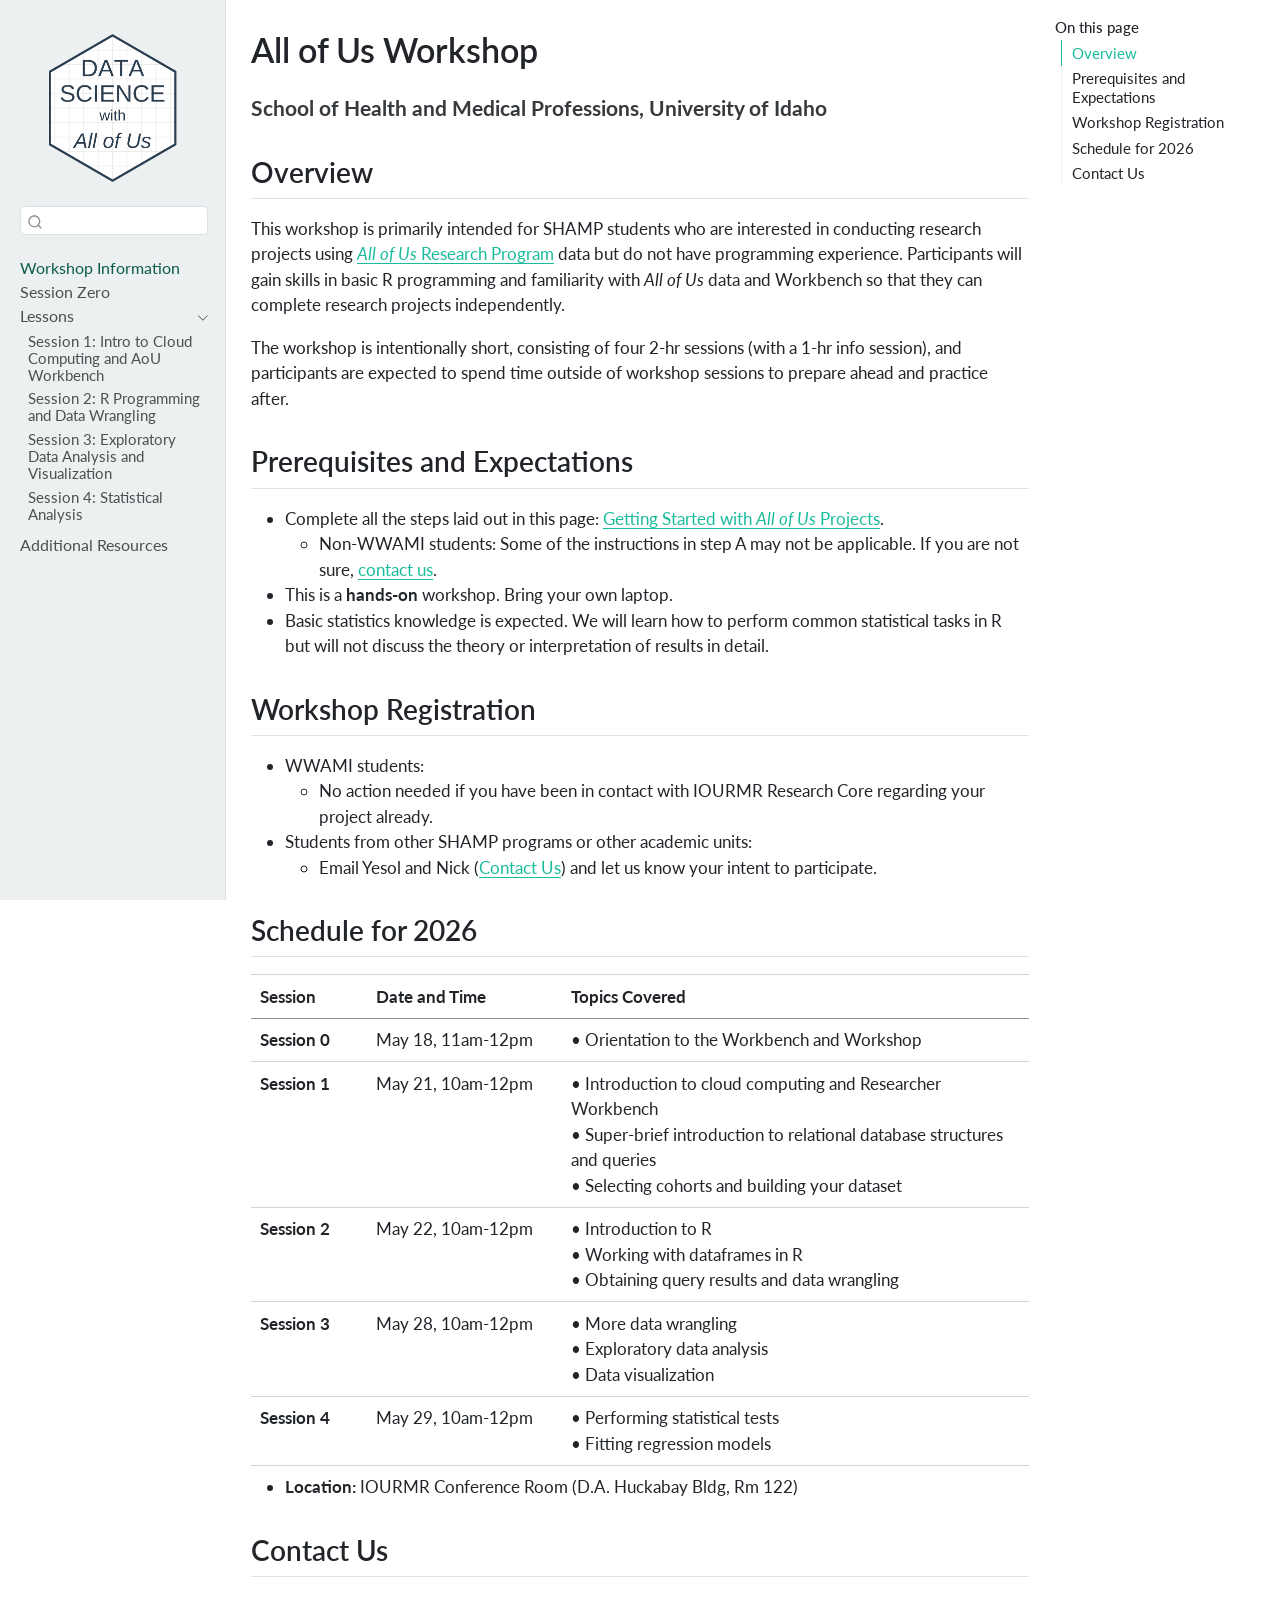
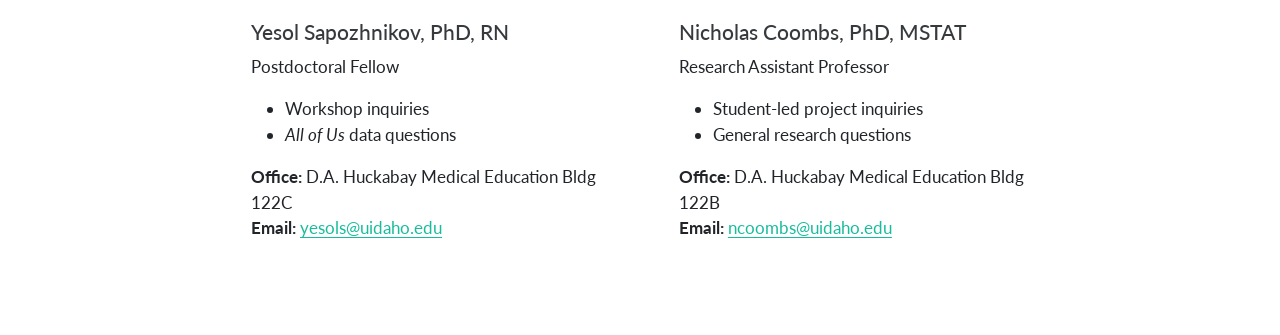
==== commit adeea397: "Built site for gh-pages" ====
--- a/index.html
+++ b/index.html
@@ -112,6 +112,12 @@
   <div class="sidebar-item-container"> 
   <a href="./index.html" class="sidebar-item-text sidebar-link active">
  <span class="menu-text">Workshop Information</span></a>
+  </div>
+</li>
+        <li class="sidebar-item">
+  <div class="sidebar-item-container"> 
+  <a href="./session-0.html" class="sidebar-item-text sidebar-link">
+ <span class="menu-text">Session Zero</span></a>
   </div>
 </li>
         <li class="sidebar-item sidebar-item-section">
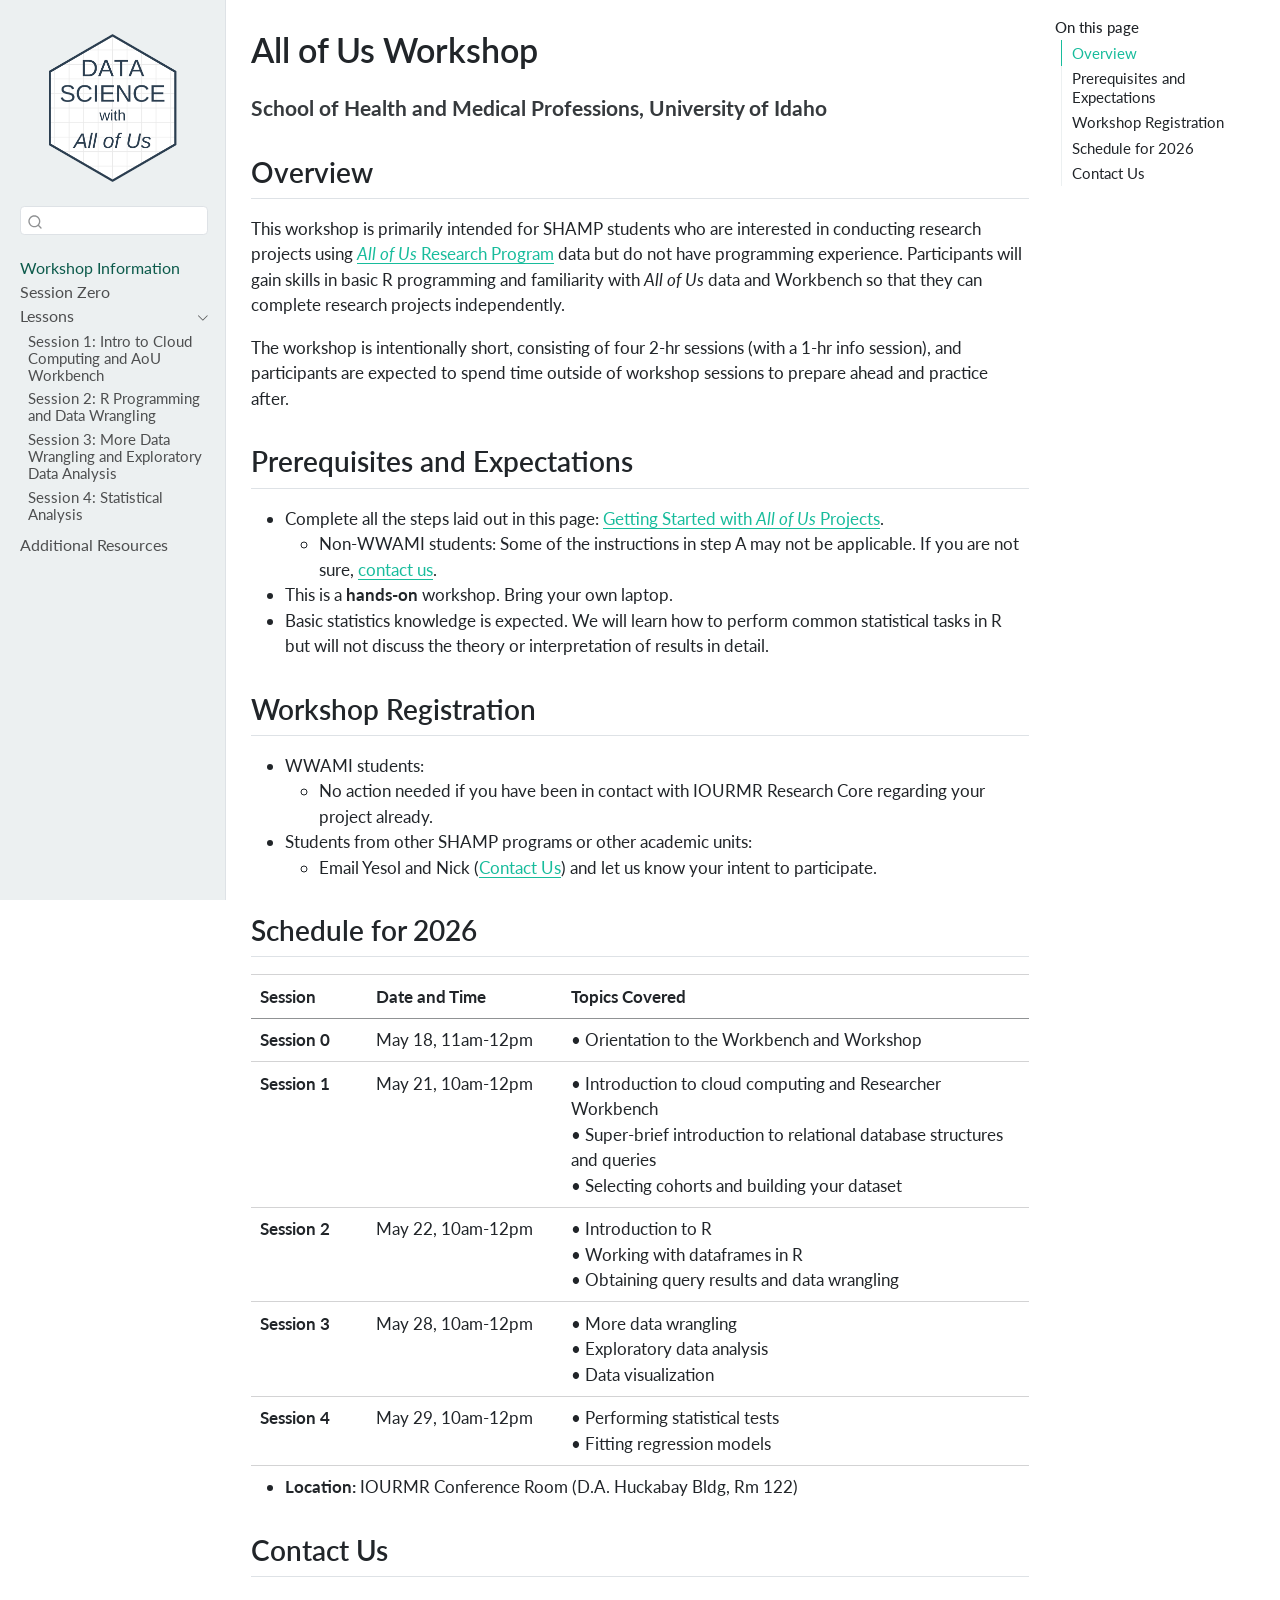
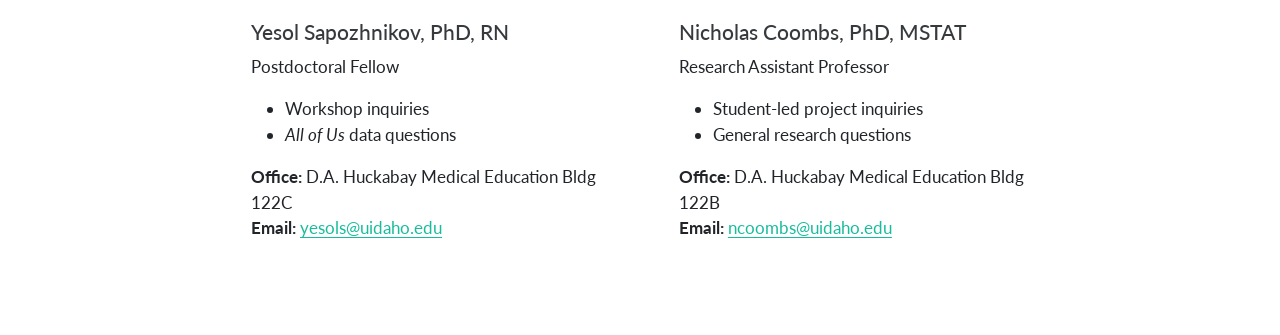
==== commit cb7c2cc9: "Built site for gh-pages" ====
--- a/index.html
+++ b/index.html
@@ -144,7 +144,7 @@
           <li class="sidebar-item">
   <div class="sidebar-item-container"> 
   <a href="./session-3.html" class="sidebar-item-text sidebar-link">
- <span class="menu-text">Session 3: Exploratory Data Analysis and Visualization</span></a>
+ <span class="menu-text">Session 3: More Data Wrangling and Exploratory Data Analysis</span></a>
   </div>
 </li>
           <li class="sidebar-item">
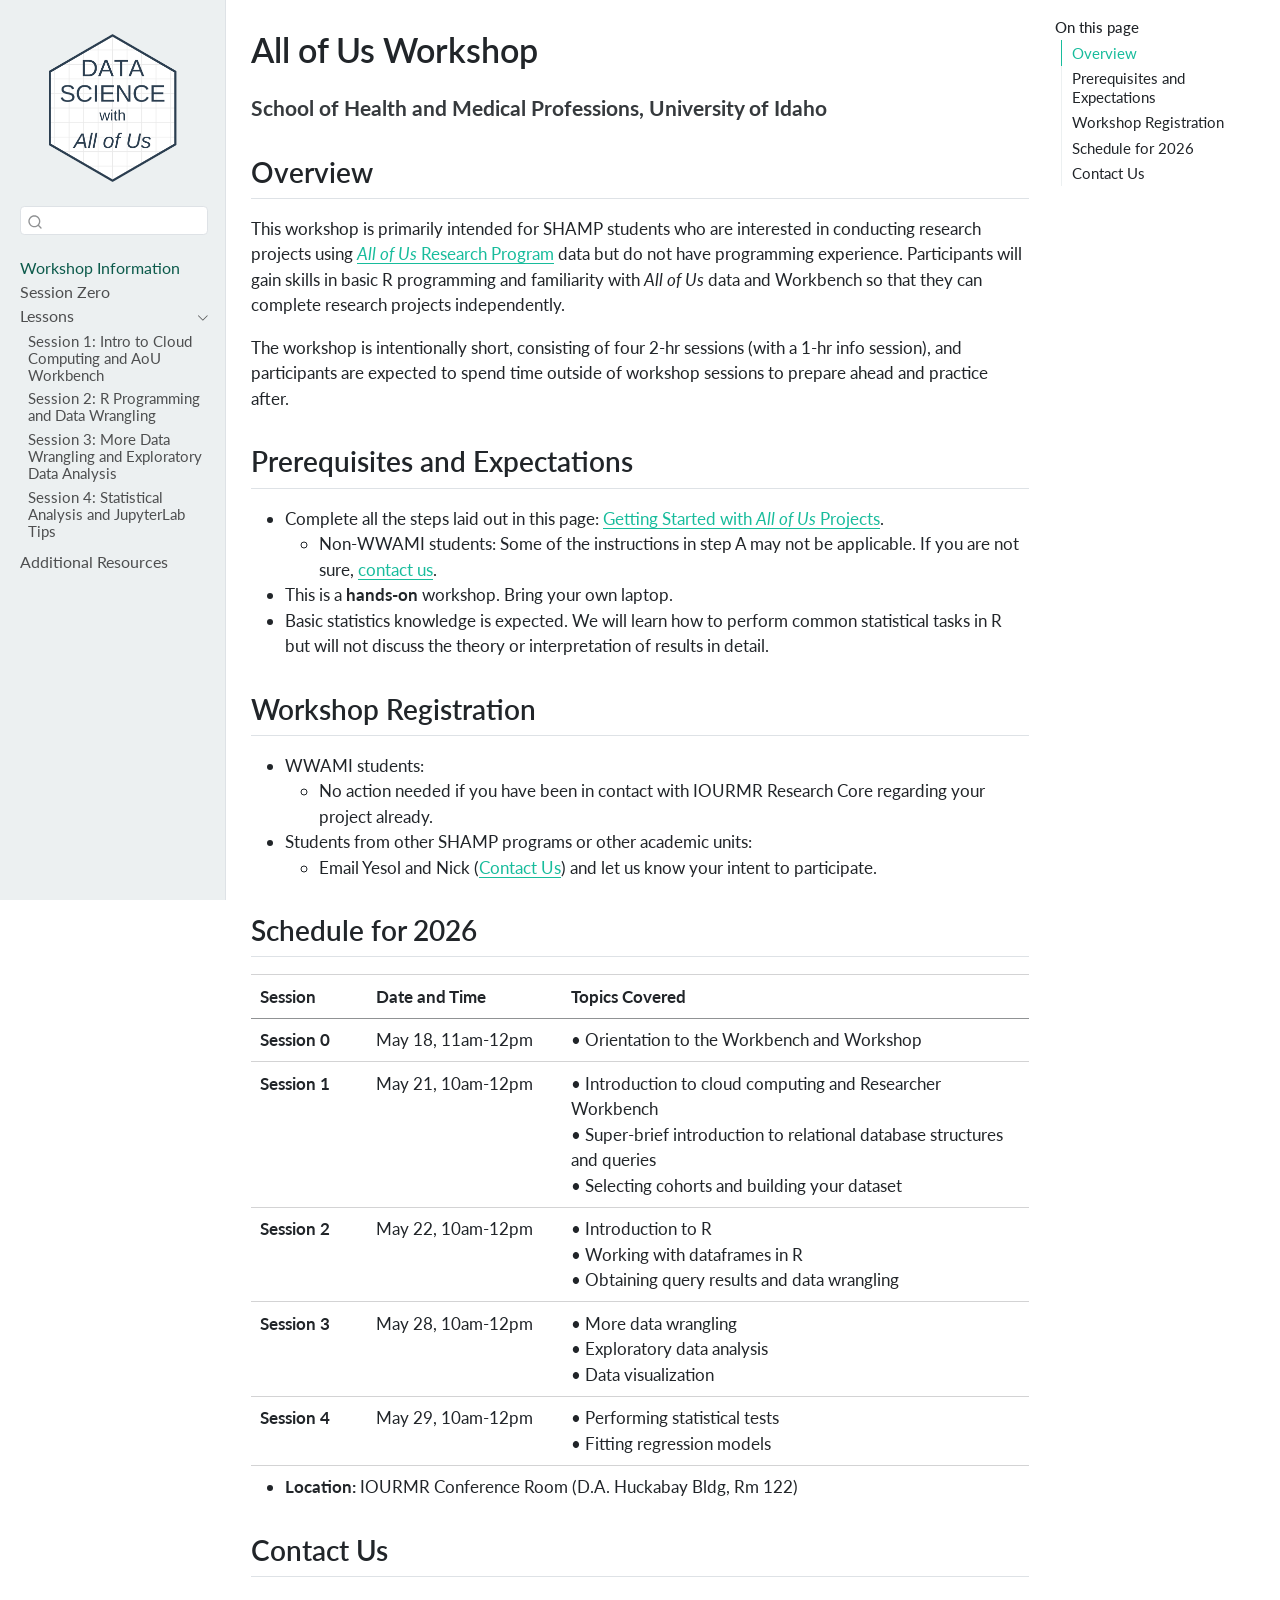
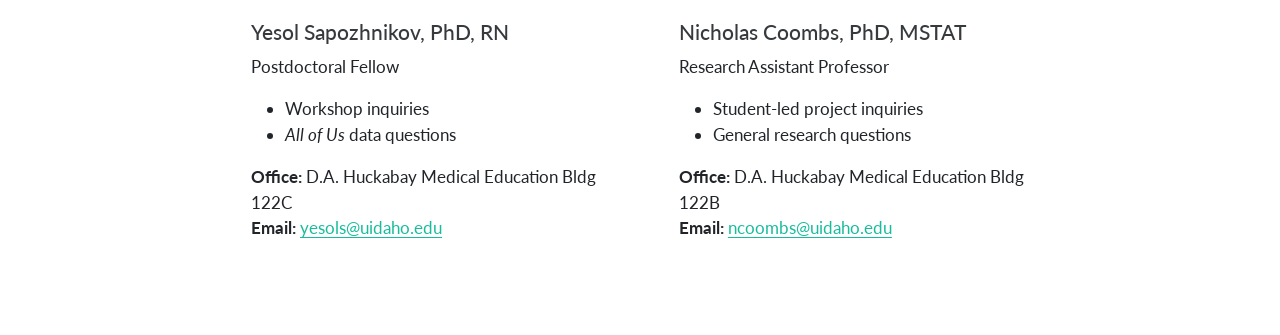
==== commit 25b03c08: "Built site for gh-pages" ====
--- a/index.html
+++ b/index.html
@@ -150,7 +150,7 @@
           <li class="sidebar-item">
   <div class="sidebar-item-container"> 
   <a href="./session-4.html" class="sidebar-item-text sidebar-link">
- <span class="menu-text">Session 4: Statistical Analysis</span></a>
+ <span class="menu-text">Session 4: Statistical Analysis and JupyterLab Tips</span></a>
   </div>
 </li>
       </ul>
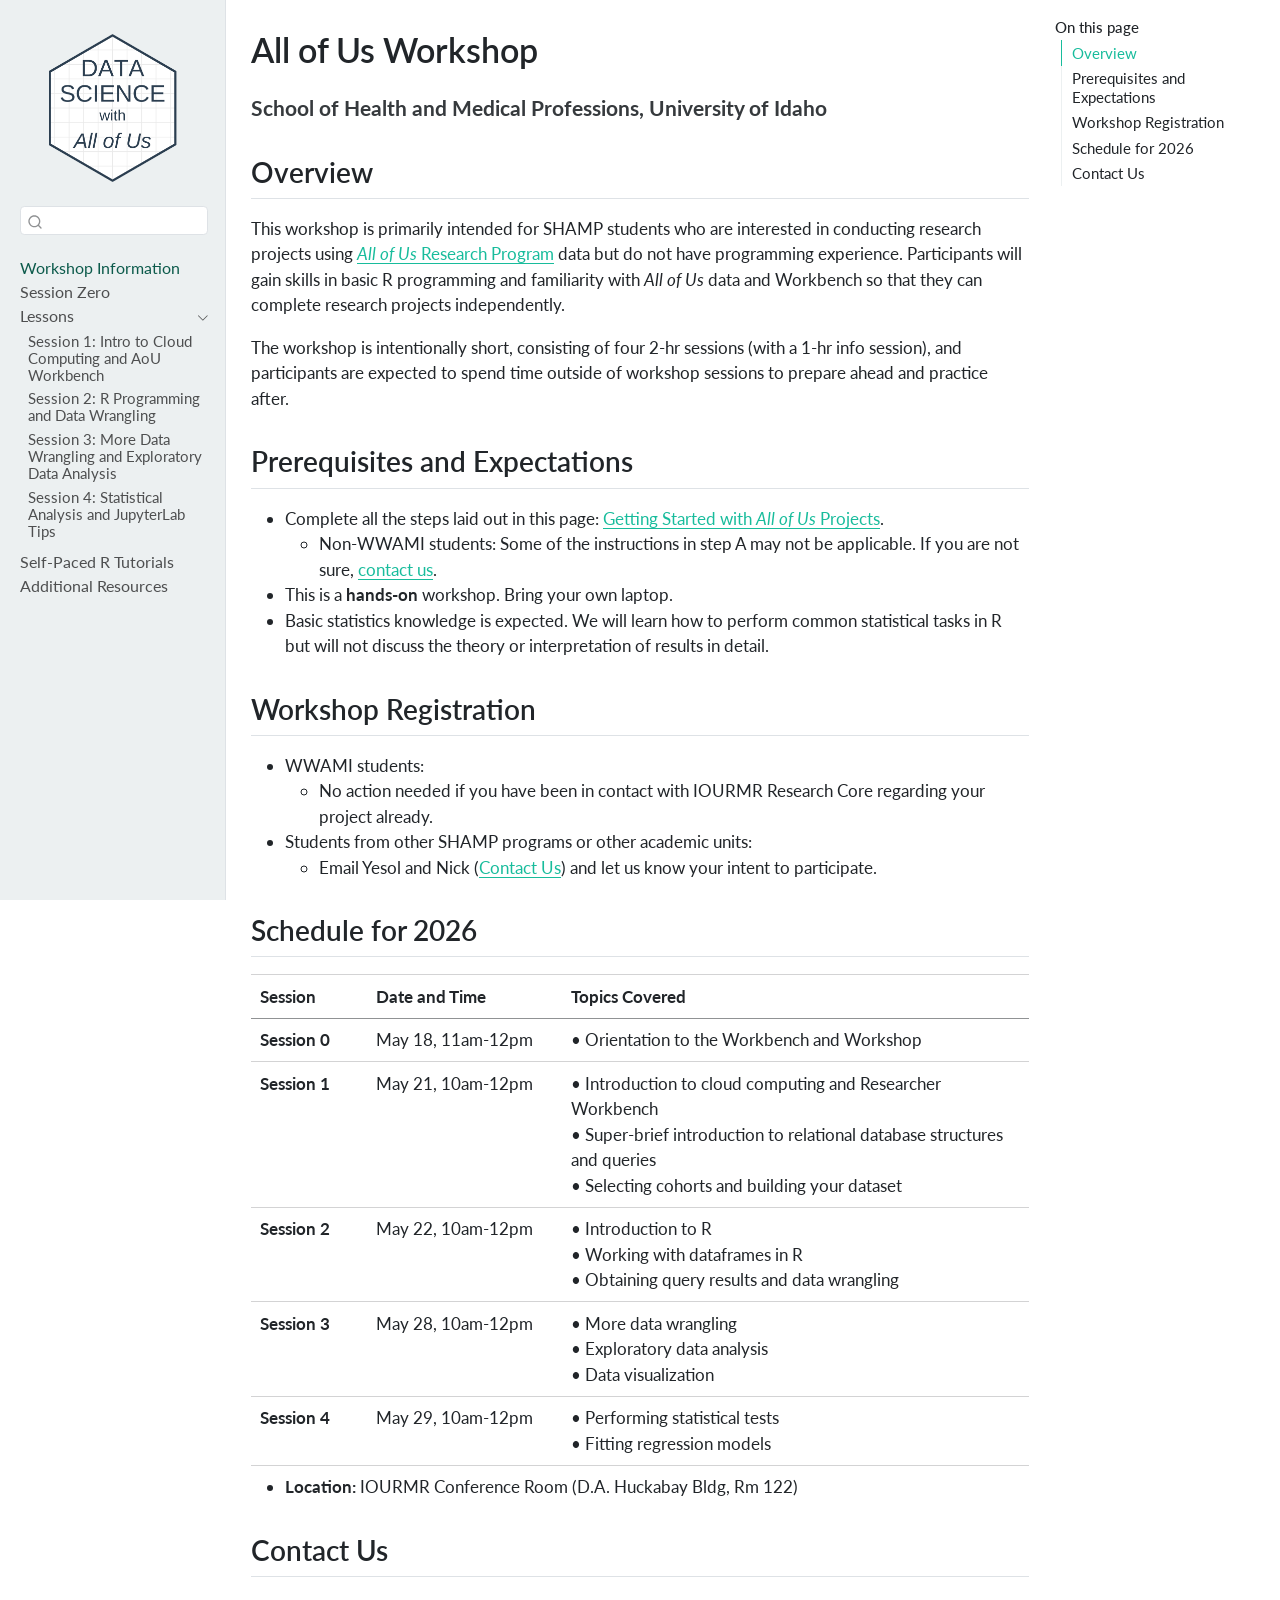
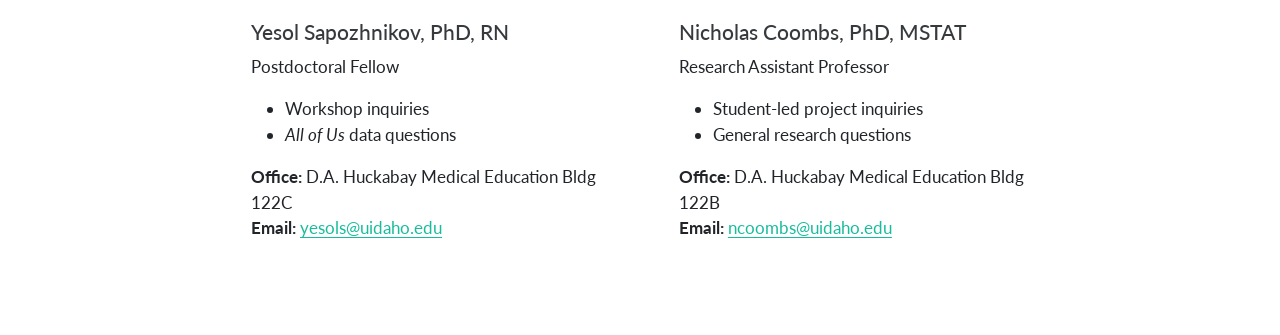
==== commit 28d83547: "Built site for gh-pages" ====
--- a/index.html
+++ b/index.html
@@ -155,6 +155,12 @@
 </li>
       </ul>
   </li>
+        <li class="sidebar-item">
+  <div class="sidebar-item-container"> 
+  <a href="./tutorials.html" class="sidebar-item-text sidebar-link">
+ <span class="menu-text">Self-Paced R Tutorials</span></a>
+  </div>
+</li>
         <li class="sidebar-item">
   <div class="sidebar-item-container"> 
   <a href="./resources.html" class="sidebar-item-text sidebar-link">
